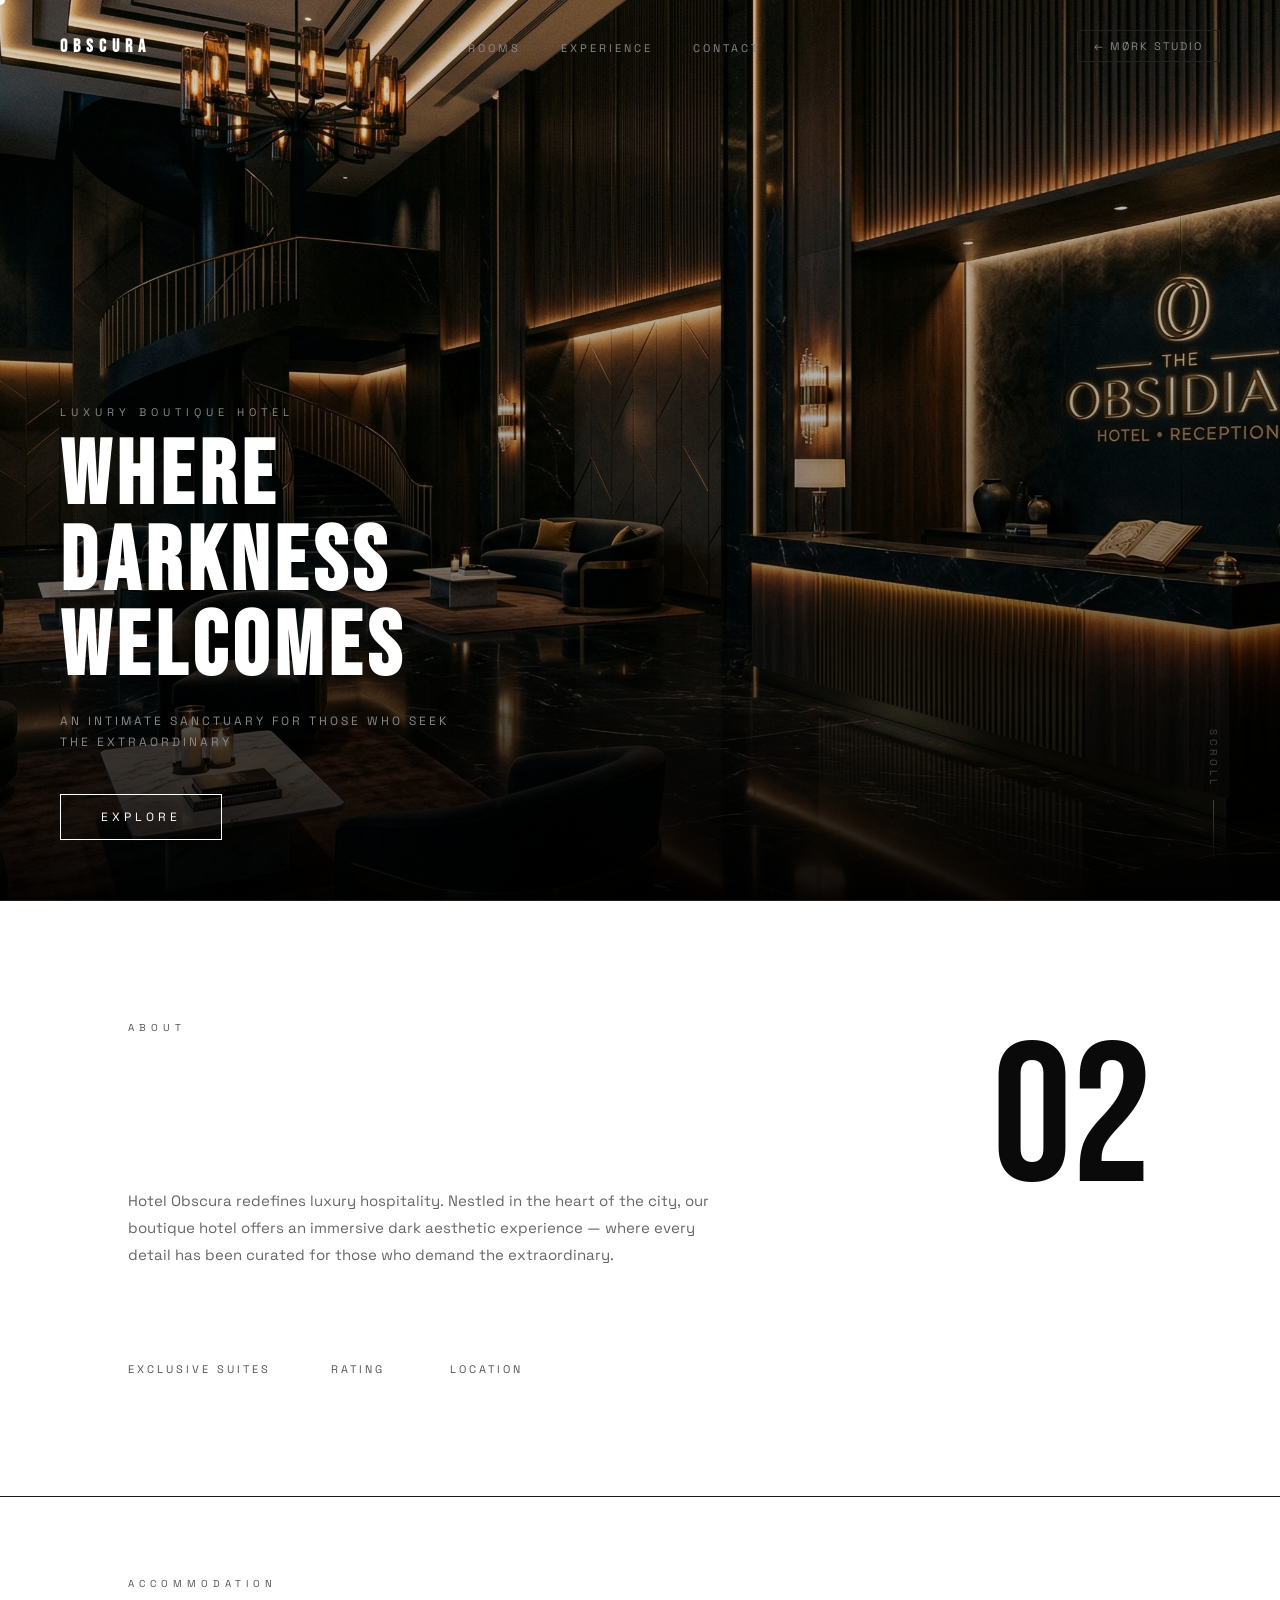
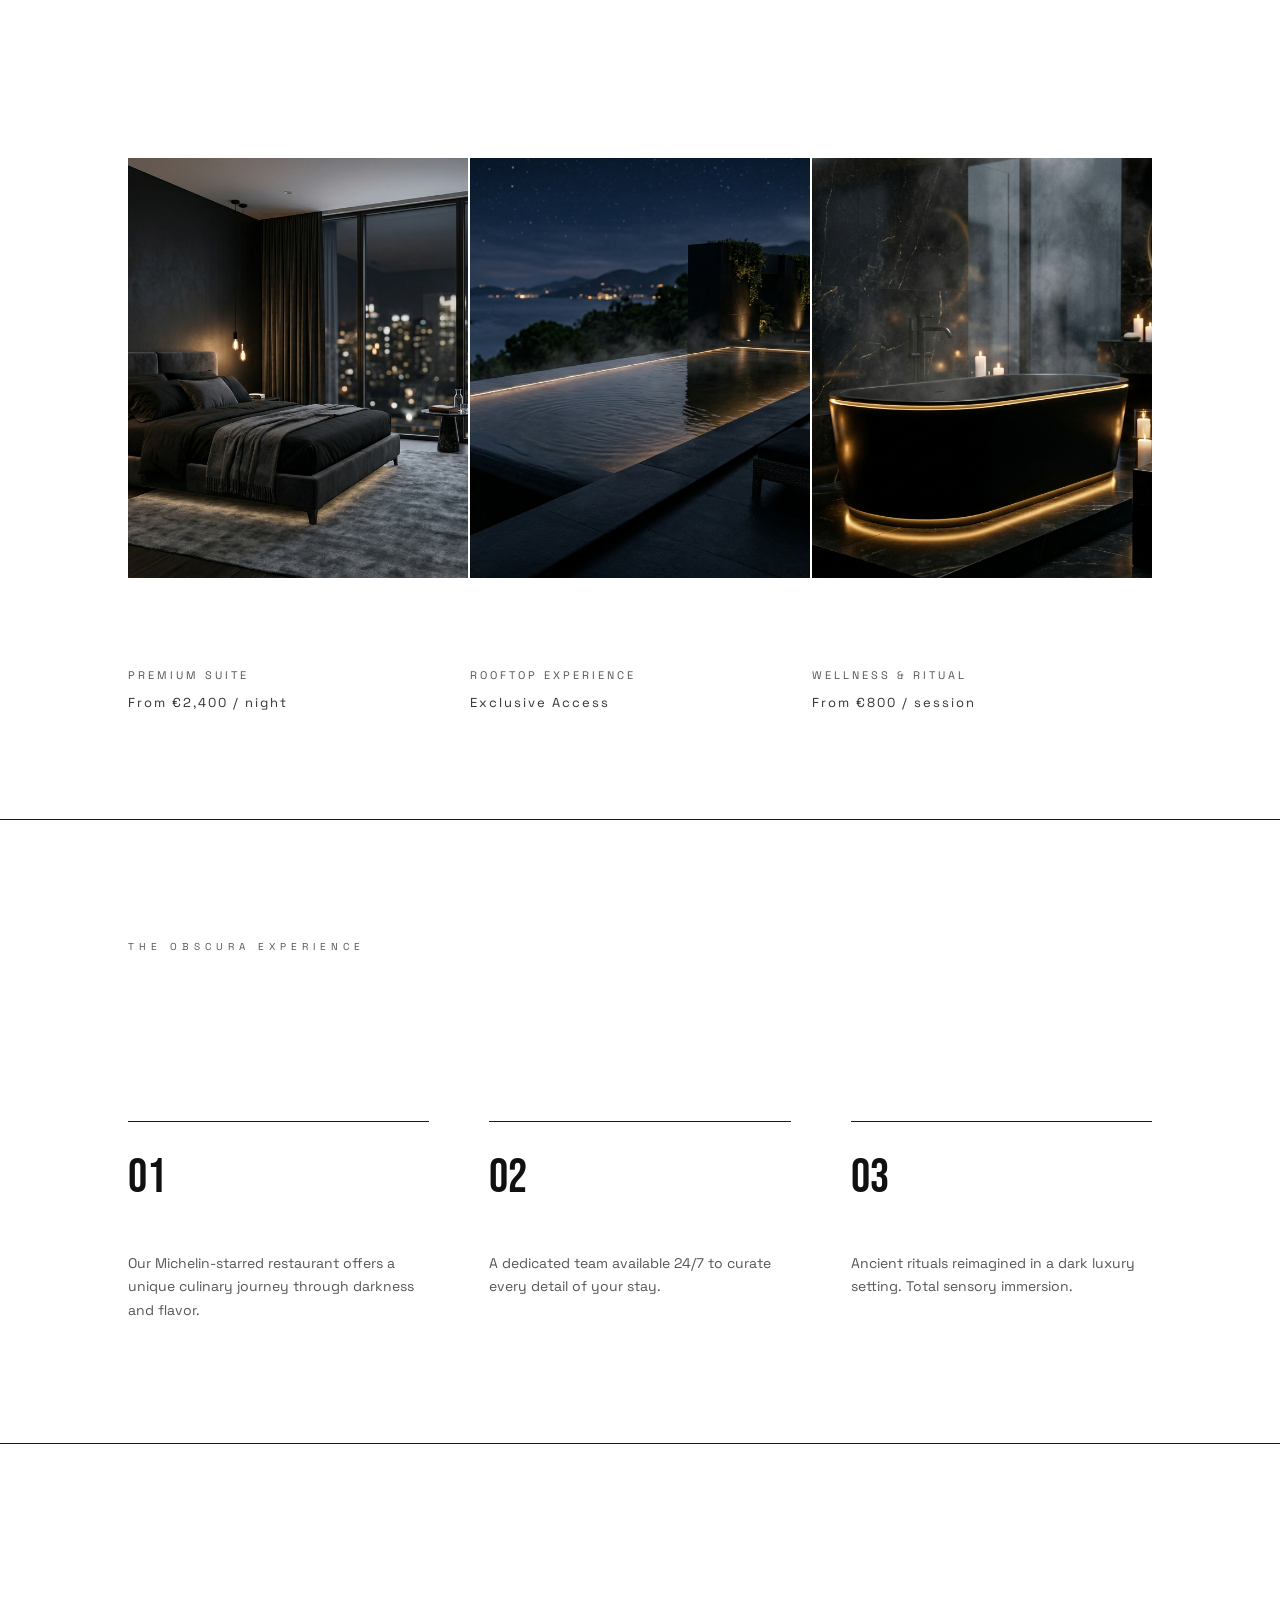
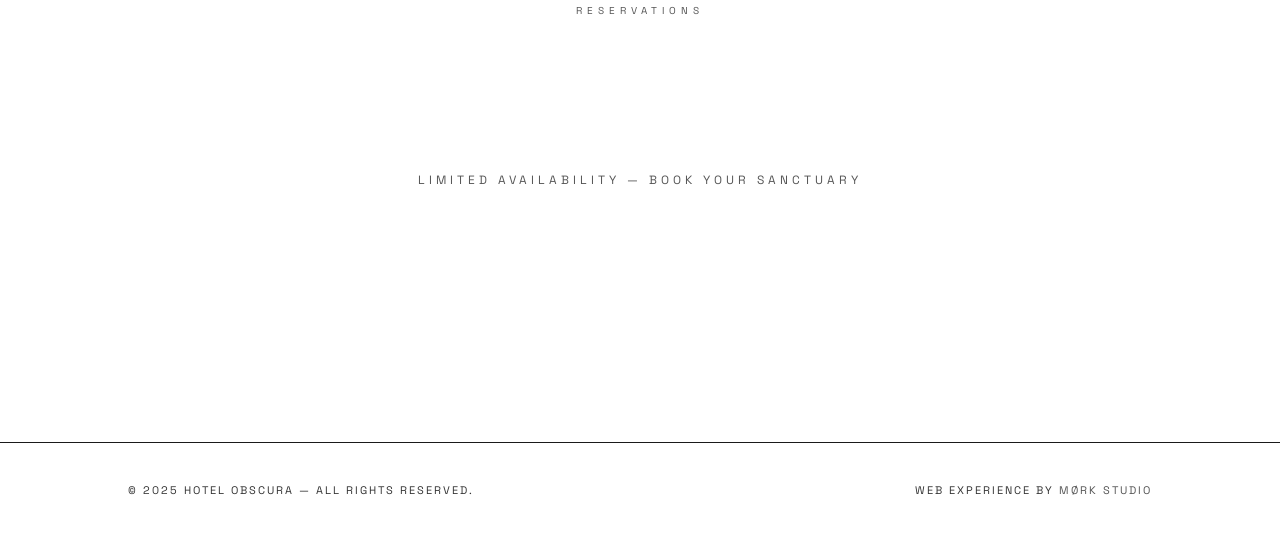
==== hotel-obscura.html @ eea2cdfe "Hotel obscura demo completa" ====
<!DOCTYPE html>
<html lang="en">
<head>
  <meta charset="UTF-8">
  <meta name="viewport" content="width=device-width, initial-scale=1.0">
  <title>Hotel Obscura — Luxury Boutique Hotel</title>
  <link href="https://fonts.googleapis.com/css2?family=Bebas+Neue&family=Space+Grotesk:wght@300;400;700&display=swap" rel="stylesheet">
  <link rel="stylesheet" href="hotel-obscura.css">
</head>
<body>
  <div class="page-transition"></div>
  <div class="cursor"></div>

  <!-- NAV -->
  <nav class="ho-nav">
    <div class="ho-logo">OBSCURA</div>
    <ul class="ho-links">
      <li><a href="#rooms">Rooms</a></li>
      <li><a href="#experience">Experience</a></li>
      <li><a href="#contact">Contact</a></li>
    </ul>
    <a href="proyecto2.html" class="ho-back">← MØRK Studio</a>
  </nav>

  <!-- HERO -->
  <section class="ho-hero">
    <div class="ho-hero-bg" style="background-image: url('hotel-hero.jpg')"></div>
    <div class="ho-hero-overlay"></div>
    <div class="ho-hero-content">
      <span class="ho-hero-label">Luxury Boutique Hotel</span>
      <h1>WHERE<br>DARKNESS<br>WELCOMES</h1>
      <p>An intimate sanctuary for those who seek the extraordinary</p>
      <a href="#rooms" class="ho-btn">Explore</a>
    </div>
    <div class="ho-scroll-indicator">
      <span>Scroll</span>
      <div class="ho-scroll-line"></div>
    </div>
  </section>

  <!-- ABOUT -->
  <section class="ho-about">
    <div class="ho-about-content">
      <div class="ho-about-text">
        <span class="ho-label">About</span>
        <h2>A sanctuary beyond the ordinary</h2>
        <p>Hotel Obscura redefines luxury hospitality. Nestled in the heart of the city, our boutique hotel offers an immersive dark aesthetic experience — where every detail has been curated for those who demand the extraordinary.</p>
        <div class="ho-stats">
          <div class="ho-stat">
            <span class="ho-stat-num">24</span>
            <span class="ho-stat-label">Exclusive Suites</span>
          </div>
          <div class="ho-stat">
            <span class="ho-stat-num">5★</span>
            <span class="ho-stat-label">Rating</span>
          </div>
          <div class="ho-stat">
            <span class="ho-stat-num">01</span>
            <span class="ho-stat-label">Location</span>
          </div>
        </div>
      </div>
      <div class="ho-about-num">02</div>
    </div>
  </section>

  <!-- ROOMS -->
  <section class="ho-rooms" id="rooms">
    <div class="ho-section-header">
      <span class="ho-label">Accommodation</span>
      <h2>Our Suites</h2>
    </div>
    <div class="ho-rooms-grid">
      <div class="ho-room-card">
        <div class="ho-room-img" style="background-image: url('hotel-room.jpg')"></div>
        <div class="ho-room-info">
          <div class="ho-room-line"></div>
          <h3>NOIR SUITE</h3>
          <p>Premium Suite</p>
          <span class="ho-room-price">From €2,400 / night</span>
        </div>
      </div>
      <div class="ho-room-card">
        <div class="ho-room-img" style="background-image: url('hotel-pool.jpg')"></div>
        <div class="ho-room-info">
          <div class="ho-room-line"></div>
          <h3>OBSCURA POOL</h3>
          <p>Rooftop Experience</p>
          <span class="ho-room-price">Exclusive Access</span>
        </div>
      </div>
      <div class="ho-room-card">
        <div class="ho-room-img" style="background-image: url('hotel-spa.jpg')"></div>
        <div class="ho-room-info">
          <div class="ho-room-line"></div>
          <h3>DARK SPA</h3>
          <p>Wellness & Ritual</p>
          <span class="ho-room-price">From €800 / session</span>
        </div>
      </div>
    </div>
  </section>

  <!-- EXPERIENCE -->
  <section class="ho-experience" id="experience">
    <div class="ho-section-header">
      <span class="ho-label">The Obscura Experience</span>
      <h2>Beyond Hospitality</h2>
    </div>
    <div class="ho-features">
      <div class="ho-feature">
        <span class="ho-feature-num">01</span>
        <h3>Dark Gastronomy</h3>
        <p>Our Michelin-starred restaurant offers a unique culinary journey through darkness and flavor.</p>
      </div>
      <div class="ho-feature">
        <span class="ho-feature-num">02</span>
        <h3>Private Concierge</h3>
        <p>A dedicated team available 24/7 to curate every detail of your stay.</p>
      </div>
      <div class="ho-feature">
        <span class="ho-feature-num">03</span>
        <h3>Ritual Spa</h3>
        <p>Ancient rituals reimagined in a dark luxury setting. Total sensory immersion.</p>
      </div>
    </div>
  </section>

  <!-- CONTACT -->
  <section class="ho-contact" id="contact">
    <div class="ho-contact-content">
      <span class="ho-label">Reservations</span>
      <h2>Begin Your Stay</h2>
      <p>Limited availability — book your sanctuary</p>
      <a href="mailto:contact@hotelobscura.com" class="ho-btn">Reserve Now</a>
    </div>
  </section>

  <!-- FOOTER -->
  <footer class="ho-footer">
    <p>© 2025 Hotel Obscura — All rights reserved.</p>
    <p>Web experience by <a href="index.html">MØRK Studio</a></p>
  </footer>

  <script src="main.js"></script>
  <script src="hotel-obscura.js"></script>
</body>
</html>
---- hotel-obscura.css ----
/* ============================================
   HOTEL OBSCURA — CSS
   ============================================ */
* {
  margin: 0;
  padding: 0;
  box-sizing: border-box;
  cursor: none !important;
}

body {
  background: linear-gradient(180deg, #050510 0%, #000000 40%);
  background-attachment: fixed;
  color: #ffffff;
  font-family: 'Space Grotesk', sans-serif;
  overflow-x: hidden;
}

/* CURSOR */
.cursor {
  width: 10px;
  height: 10px;
  background: #ffffff;
  border-radius: 50%;
  position: fixed;
  pointer-events: none;
  z-index: 99999;
  transform: translate(-50%, -50%);
}

/* PAGE TRANSITION */
.page-transition {
  position: fixed;
  top: 0;
  left: 0;
  width: 100%;
  height: 100%;
  background: #000000;
  z-index: 99998;
  opacity: 0;
  pointer-events: none;
  transition: opacity 0.4s ease;
}

.page-transition.active {
  opacity: 1;
  pointer-events: all;
}

/* NAV */
.ho-nav {
  position: fixed;
  top: 0;
  left: 0;
  width: 100%;
  padding: 30px 60px;
  display: flex;
  align-items: center;
  justify-content: space-between;
  z-index: 1000;
  transition: all 0.3s ease;
}

.ho-logo {
  font-family: 'Bebas Neue', sans-serif;
  font-size: 18px;
  letter-spacing: 6px;
  color: #ffffff;
  font-weight: 900;
}

.ho-links {
  display: flex;
  gap: 40px;
  list-style: none;
}

.ho-links a {
  color: #888888;
  text-decoration: none;
  font-size: 11px;
  letter-spacing: 3px;
  text-transform: uppercase;
  transition: color 0.3s ease, text-shadow 0.3s ease;
}

.ho-links a:hover {
  color: #ffffff;
  text-shadow: 0 0 20px rgba(255, 255, 255, 0.4);
}

.ho-back {
  font-size: 11px;
  letter-spacing: 2px;
  color: #888888;
  text-decoration: none;
  text-transform: uppercase;
  transition: color 0.3s ease, text-shadow 0.3s ease;
  border: 1px solid #222222;
  padding: 8px 16px;
}

.ho-back:hover {
  color: #ffffff;
  border-color: #555555;
  text-shadow: 0 0 15px rgba(255, 255, 255, 0.3);
}

/* HERO */
.ho-hero {
  position: relative;
  height: 100vh;
  display: flex;
  align-items: flex-end;
  justify-content: flex-start;
  overflow: hidden;
}

.ho-hero-bg {
  position: absolute;
  inset: 0;
  background-size: cover;
  background-position: center;
  transform: scale(1.05);
  transition: transform 8s ease;
}

.ho-hero-bg.loaded {
  transform: scale(1);
}

.ho-hero-overlay {
  position: absolute;
  inset: 0;
  background: linear-gradient(
    to top,
    rgba(0,0,0,0.95) 0%,
    rgba(0,0,0,0.4) 40%,
    rgba(0,0,0,0.1) 100%
  );
}

.ho-hero-content {
  position: relative;
  z-index: 2;
  padding: 0 60px 60px 60px;
  max-width: 600px;
}

.ho-hero-label {
  display: block;
  font-size: 11px;
  letter-spacing: 5px;
  color: #888888;
  text-transform: uppercase;
  margin-bottom: 16px;
}

.ho-hero-content h1 {
  font-family: 'Bebas Neue', sans-serif;
  font-size: clamp(50px, 7vw, 90px);
  line-height: 0.95;
  letter-spacing: 6px;
  color: #ffffff;
  margin-bottom: 20px;
}

.ho-hero-content p {
  font-size: 12px;
  letter-spacing: 3px;
  color: #888888;
  text-transform: uppercase;
  margin-bottom: 40px;
  max-width: 400px;
  line-height: 1.8;
}

.ho-btn {
  display: inline-block;
  padding: 14px 40px;
  border: 1px solid #ffffff;
  color: #ffffff;
  text-decoration: none;
  font-family: 'Space Grotesk', sans-serif;
  font-size: 12px;
  letter-spacing: 4px;
  text-transform: uppercase;
  transition: all 0.3s ease;
}

.ho-btn:hover {
  background: #ffffff;
  color: #000000;
}

.ho-scroll-indicator {
  position: absolute;
  bottom: 40px;
  right: 60px;
  display: flex;
  flex-direction: column;
  align-items: center;
  gap: 12px;
  z-index: 2;
}

.ho-scroll-indicator span {
  font-size: 10px;
  letter-spacing: 4px;
  color: #444444;
  text-transform: uppercase;
  writing-mode: vertical-rl;
}

.ho-scroll-line {
  width: 1px;
  height: 60px;
  background: linear-gradient(to bottom, #444444, transparent);
  animation: scrollLine 2s ease infinite;
}

@keyframes scrollLine {
  0% { transform: scaleY(0); transform-origin: top; }
  50% { transform: scaleY(1); transform-origin: top; }
  51% { transform: scaleY(1); transform-origin: bottom; }
  100% { transform: scaleY(0); transform-origin: bottom; }
}

/* LABEL */
.ho-label {
  display: block;
  font-size: 10px;
  letter-spacing: 5px;
  color: #555555;
  text-transform: uppercase;
  margin-bottom: 16px;
}

/* ABOUT */
.ho-about {
  padding: 120px 10%;
  border-top: 1px solid #1a1a1a;
}

.ho-about-content {
  display: flex;
  justify-content: space-between;
  align-items: flex-start;
  gap: 60px;
}

.ho-about-text {
  max-width: 600px;
}

.ho-about-text h2 {
  font-family: 'Bebas Neue', sans-serif;
  font-size: clamp(36px, 4vw, 56px);
  letter-spacing: 3px;
  line-height: 1.1;
  margin-bottom: 24px;
  color: #ffffff;
}

.ho-about-text p {
  font-size: 15px;
  line-height: 1.8;
  color: #666666;
  margin-bottom: 48px;
}

.ho-stats {
  display: flex;
  gap: 60px;
}

.ho-stat {
  display: flex;
  flex-direction: column;
  gap: 4px;
}

.ho-stat-num {
  font-family: 'Bebas Neue', sans-serif;
  font-size: 42px;
  letter-spacing: 2px;
  color: #ffffff;
  line-height: 1;
}

.ho-stat-label {
  font-size: 11px;
  letter-spacing: 3px;
  color: #555555;
  text-transform: uppercase;
}

.ho-about-num {
  font-family: 'Bebas Neue', sans-serif;
  font-size: 200px;
  color: #0a0a0a;
  line-height: 1;
  flex-shrink: 0;
  user-select: none;
}

/* ROOMS */
.ho-rooms {
  padding: 80px 10%;
  border-top: 1px solid #1a1a1a;
}

.ho-section-header {
  margin-bottom: 60px;
}

.ho-section-header h2 {
  font-family: 'Bebas Neue', sans-serif;
  font-size: clamp(48px, 6vw, 80px);
  letter-spacing: 4px;
  color: #ffffff;
}

.ho-rooms-grid {
  display: grid;
  grid-template-columns: repeat(3, 1fr);
  gap: 2px;
}

.ho-room-card {
  position: relative;
  overflow: hidden;
}

.ho-room-img {
  height: 420px;
  background-size: cover;
  background-position: center;
  transition: transform 0.6s ease;
}

.ho-room-card:hover .ho-room-img {
  transform: scale(1.05);
}

.ho-room-info {
  padding: 28px 0;
}

.ho-room-line {
  width: 0%;
  height: 1px;
  background: #ffffff;
  margin-bottom: 16px;
  transition: width 0.4s ease;
}

.ho-room-card:hover .ho-room-line {
  width: 100%;
}

.ho-room-info h3 {
  font-family: 'Bebas Neue', sans-serif;
  font-size: 32px;
  letter-spacing: 4px;
  color: #ffffff;
  transition: transform 0.3s ease;
}

.ho-room-card:hover .ho-room-info h3 {
  transform: translateY(-4px);
}

.ho-room-info p {
  font-size: 11px;
  letter-spacing: 3px;
  color: #555555;
  text-transform: uppercase;
  margin-top: 6px;
}

.ho-room-price {
  display: block;
  font-size: 13px;
  letter-spacing: 2px;
  color: #333333;
  margin-top: 12px;
  transition: color 0.4s ease;
}

.ho-room-card:hover .ho-room-price {
  color: #ffffff;
}

/* EXPERIENCE */
.ho-experience {
  padding: 120px 10%;
  border-top: 1px solid #1a1a1a;
}

.ho-features {
  display: grid;
  grid-template-columns: repeat(3, 1fr);
  gap: 60px;
  margin-top: 60px;
}

.ho-feature {
  border-top: 1px solid #1a1a1a;
  padding-top: 32px;
  transition: border-color 0.3s ease;
}

.ho-feature:hover {
  border-color: #333333;
}

.ho-feature-num {
  display: block;
  font-family: 'Bebas Neue', sans-serif;
  font-size: 48px;
  color: #111111;
  line-height: 1;
  margin-bottom: 16px;
  transition: color 0.3s ease;
}

.ho-feature:hover .ho-feature-num {
  color: #222222;
}

.ho-feature h3 {
  font-size: 14px;
  letter-spacing: 3px;
  text-transform: uppercase;
  color: #ffffff;
  margin-bottom: 16px;
}

.ho-feature p {
  font-size: 14px;
  line-height: 1.7;
  color: #555555;
}

/* CONTACT */
.ho-contact {
  padding: 160px 10%;
  border-top: 1px solid #1a1a1a;
  text-align: center;
}

.ho-contact-content h2 {
  font-family: 'Bebas Neue', sans-serif;
  font-size: clamp(60px, 8vw, 120px);
  letter-spacing: 6px;
  color: #ffffff;
  margin-bottom: 16px;
}

.ho-contact-content p {
  font-size: 12px;
  letter-spacing: 4px;
  color: #555555;
  text-transform: uppercase;
  margin-bottom: 48px;
}

/* FOOTER */
.ho-footer {
  padding: 40px 10%;
  border-top: 1px solid #1a1a1a;
  display: flex;
  justify-content: space-between;
  align-items: center;
}

.ho-footer p {
  font-size: 11px;
  letter-spacing: 2px;
  color: #333333;
  text-transform: uppercase;
}

.ho-footer a {
  color: #555555;
  text-decoration: none;
  transition: color 0.3s ease;
}

.ho-footer a:hover {
  color: #ffffff;
}

/* SCROLL ANIMATIONS */
.ho-fade {
  opacity: 0;
  transform: translateY(40px);
  transition: opacity 0.8s ease, transform 0.8s ease;
}

.ho-fade.visible {
  opacity: 1;
  transform: translateY(0);
}

/* RESPONSIVE */
@media (max-width: 768px) {
  .ho-nav { padding: 20px 24px; }
  .ho-links { display: none; }
  .ho-hero-content { padding: 0 24px 60px 24px; }
  .ho-about { padding: 80px 24px; }
  .ho-about-content { flex-direction: column; }
  .ho-about-num { display: none; }
  .ho-stats { gap: 30px; }
  .ho-rooms { padding: 80px 24px; }
  .ho-rooms-grid { grid-template-columns: 1fr; }
  .ho-features { grid-template-columns: 1fr; gap: 40px; }
  .ho-experience { padding: 80px 24px; }
  .ho-contact { padding: 100px 24px; }
  .ho-footer { flex-direction: column; gap: 12px; text-align: center; }
}
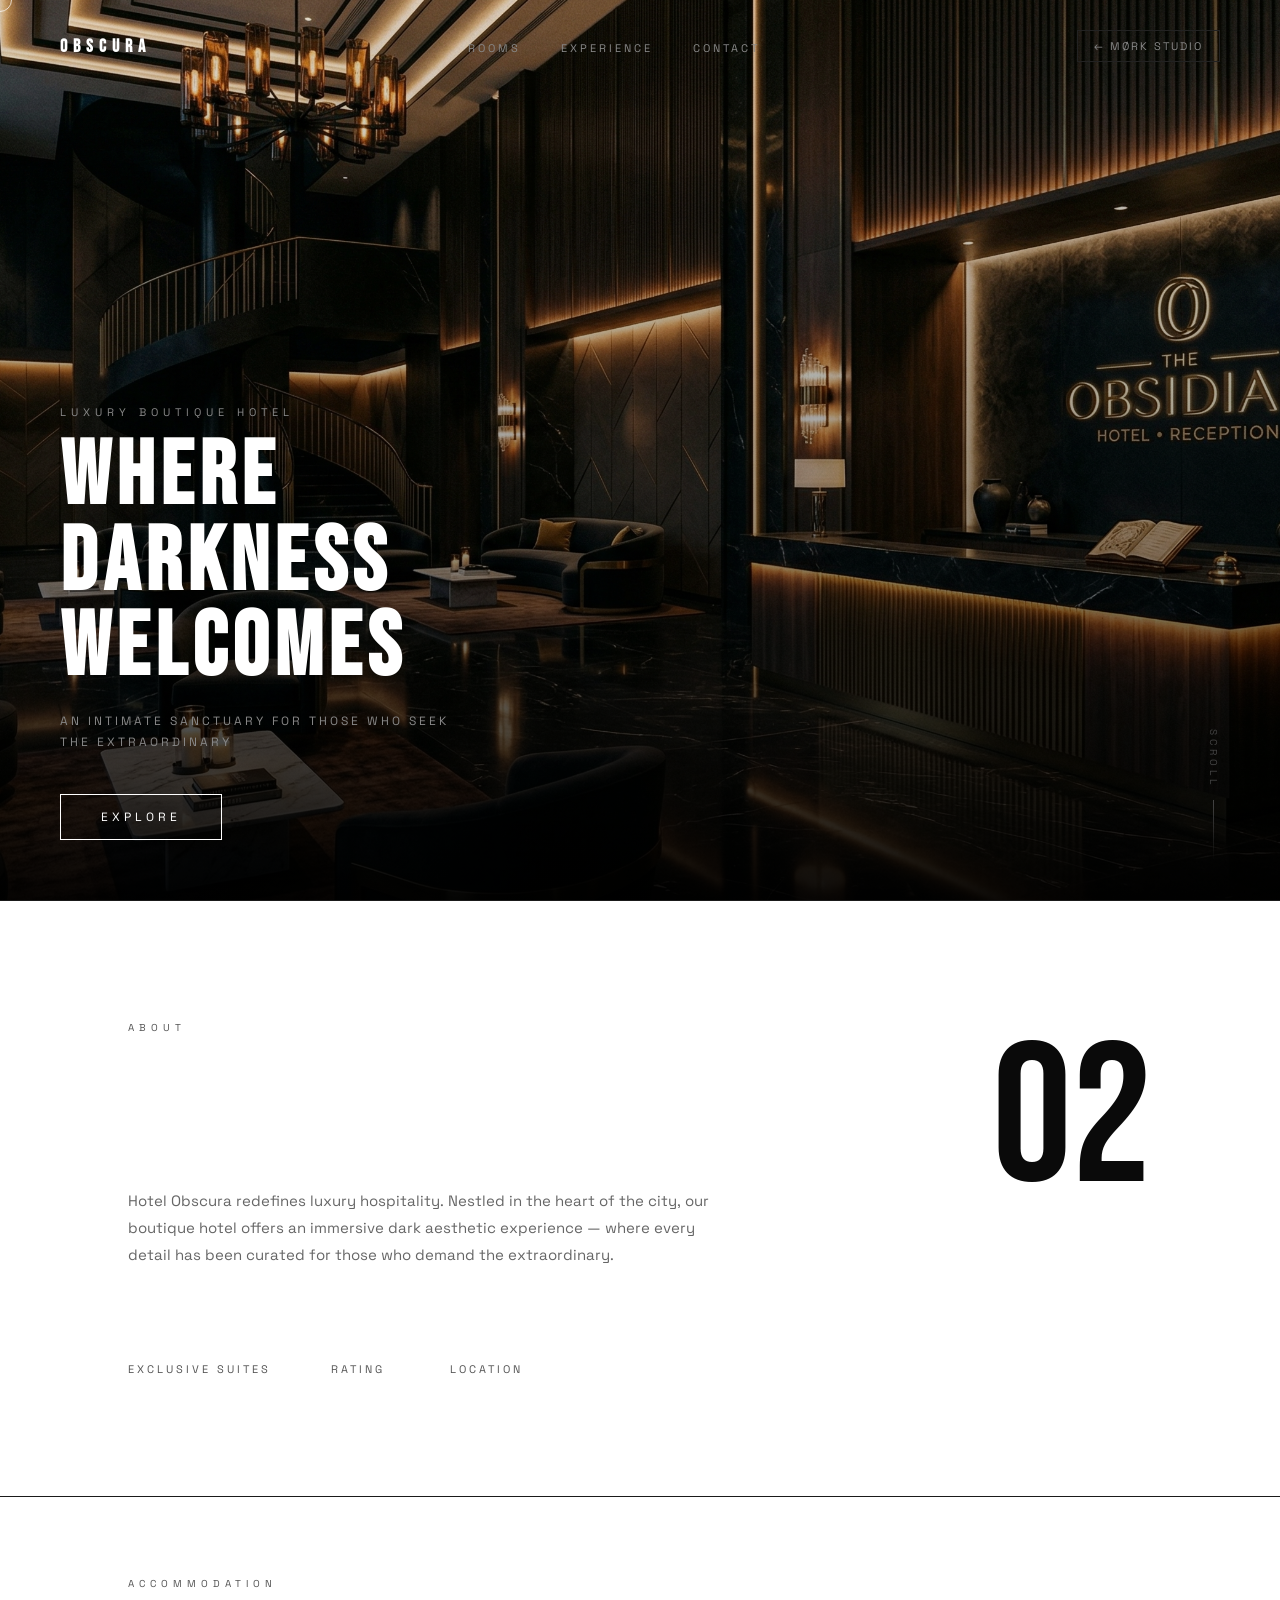
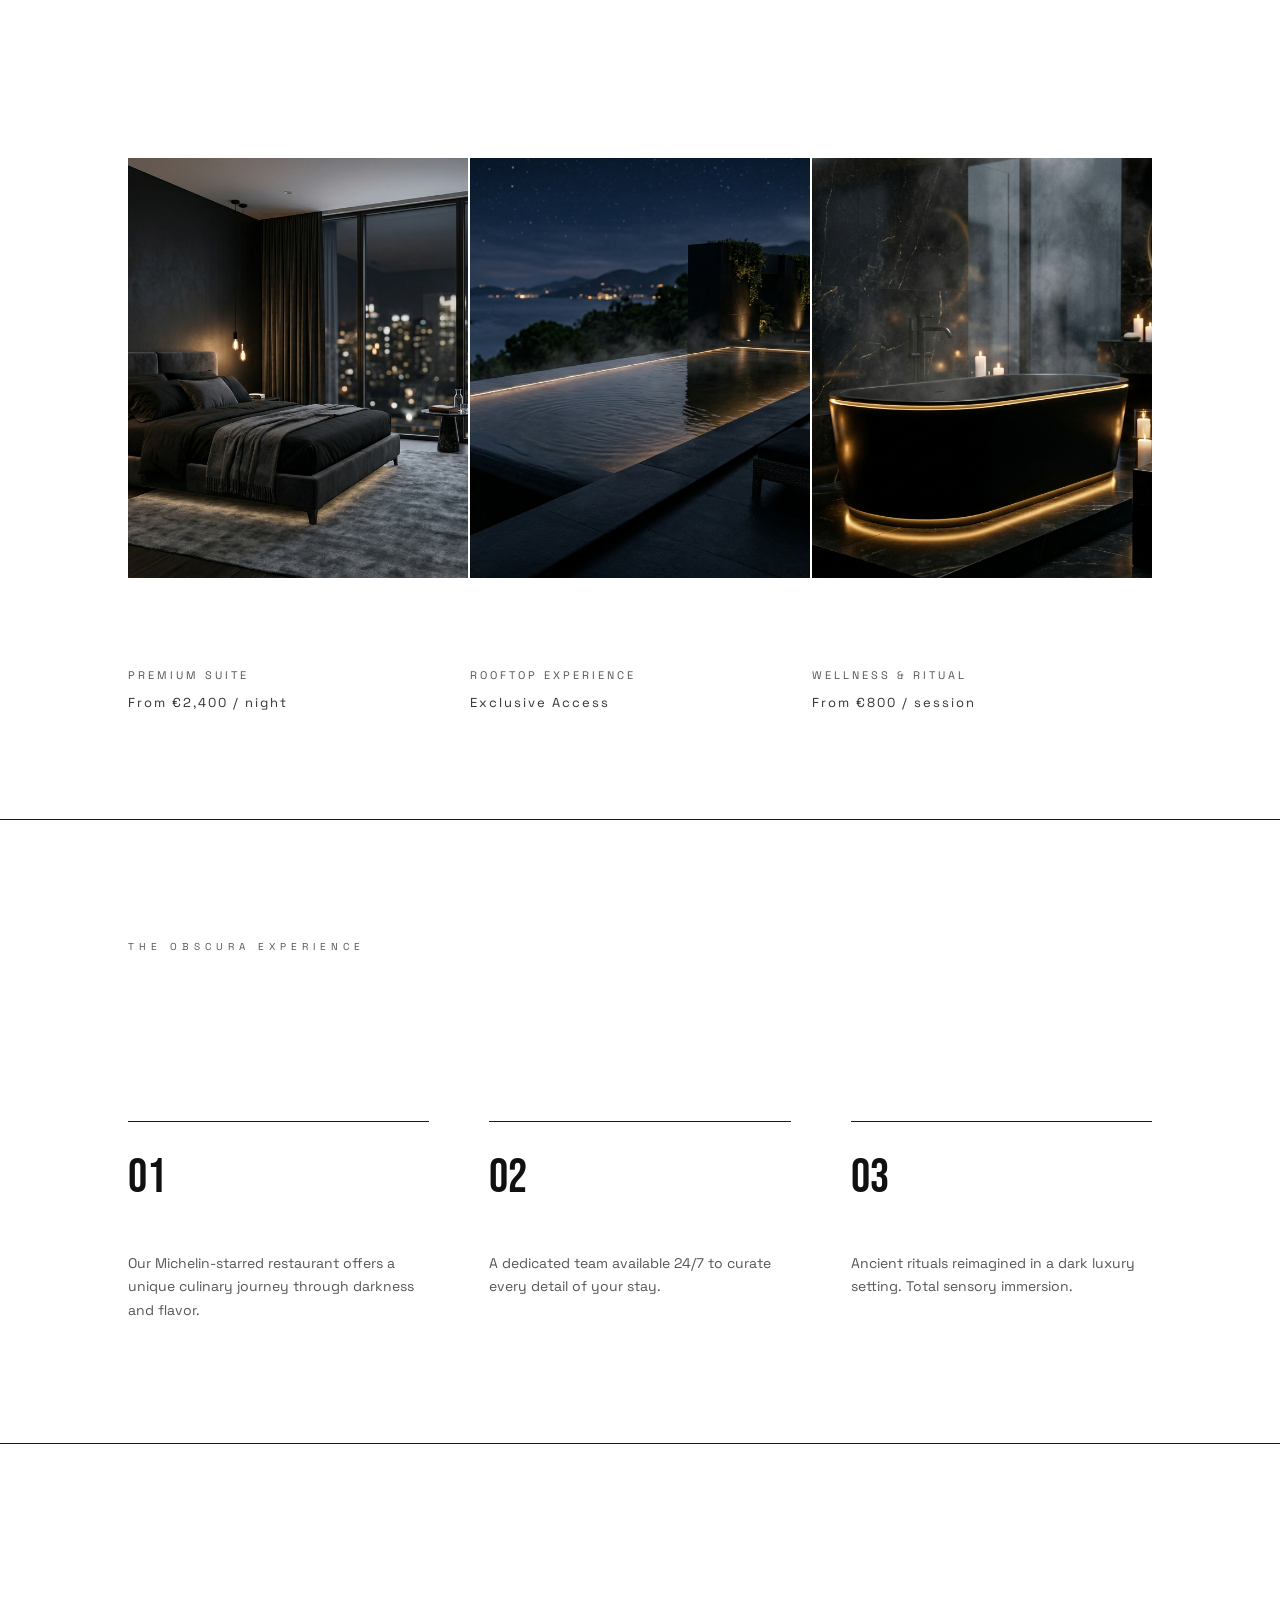
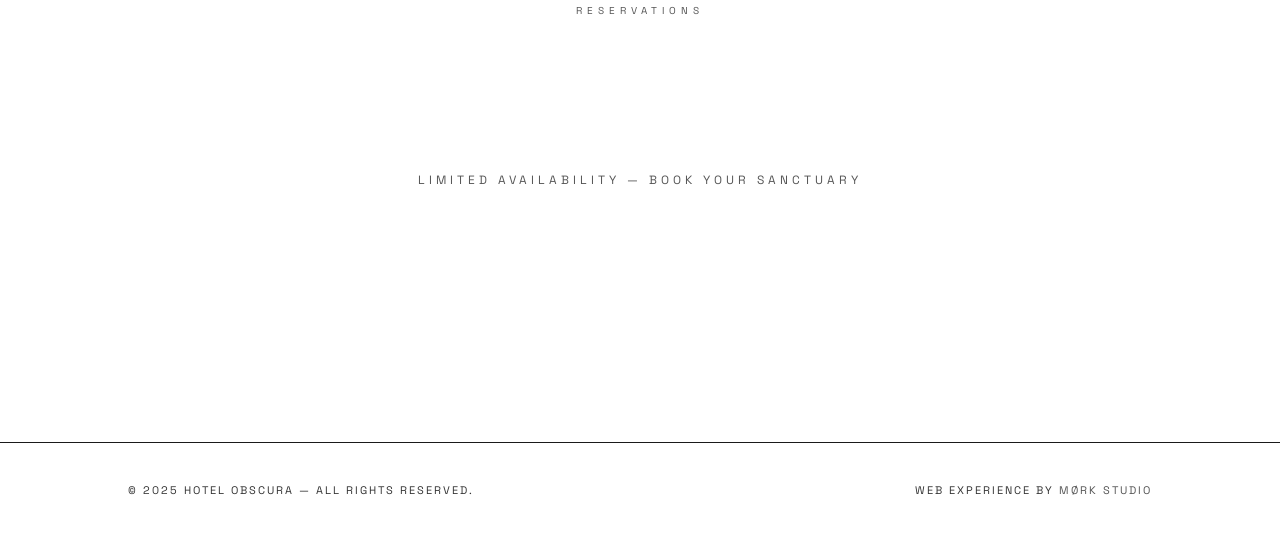
==== commit 0425565c: "Cursor nuevo + nav fix + limpieza archivos" ====
--- a/hotel-obscura.html
+++ b/hotel-obscura.html
@@ -9,7 +9,6 @@
 </head>
 <body>
   <div class="page-transition"></div>
-  <div class="cursor"></div>
 
   <!-- NAV -->
   <nav class="ho-nav">
@@ -144,5 +143,6 @@
 
   <script src="main.js"></script>
   <script src="hotel-obscura.js"></script>
+  <script src="cursor.js"></script>
 </body>
 </html>
--- a/hotel-obscura.css
+++ b/hotel-obscura.css
@@ -14,18 +14,6 @@
   color: #ffffff;
   font-family: 'Space Grotesk', sans-serif;
   overflow-x: hidden;
-}
-
-/* CURSOR */
-.cursor {
-  width: 10px;
-  height: 10px;
-  background: #ffffff;
-  border-radius: 50%;
-  position: fixed;
-  pointer-events: none;
-  z-index: 99999;
-  transform: translate(-50%, -50%);
 }
 
 /* PAGE TRANSITION */
